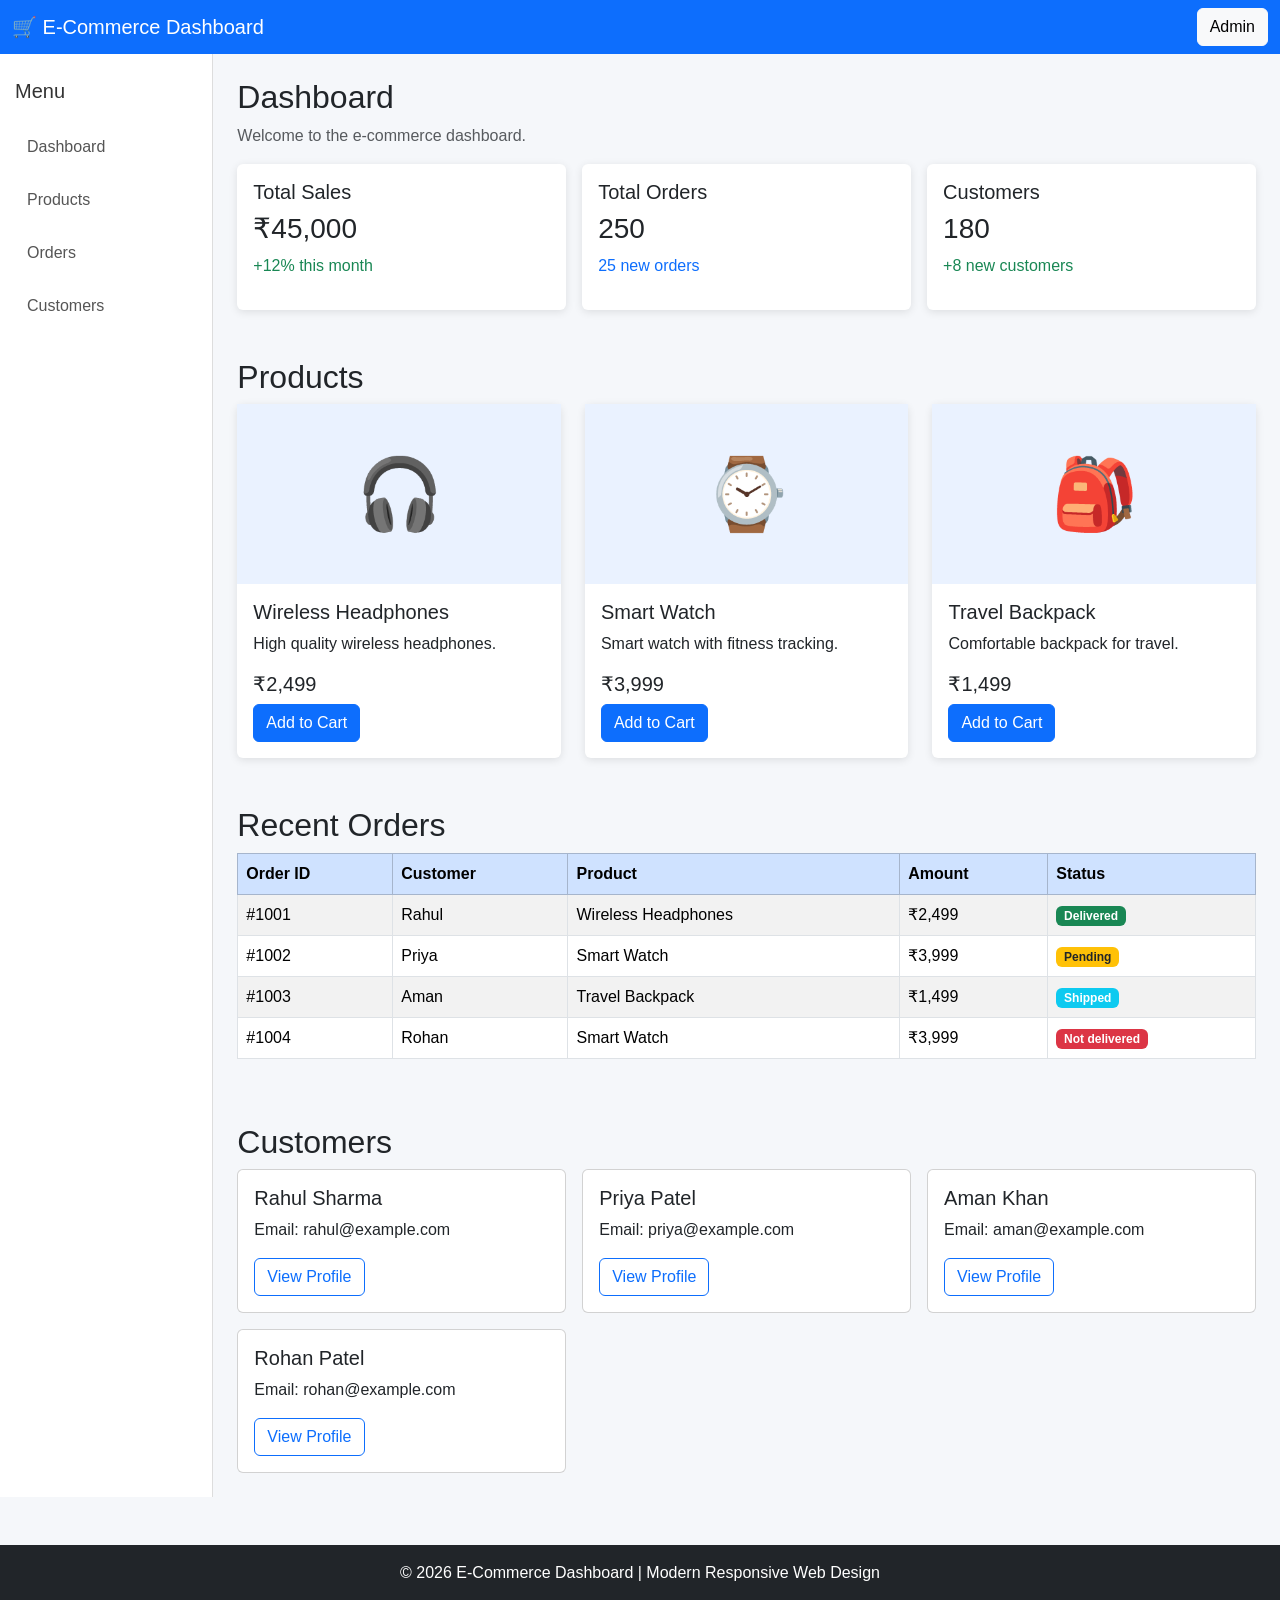
==== WEB/exp1/index.html @ 342d53ec "Add files via upload" ====
<!DOCTYPE html>
<html lang="en">

<!-- 1. Modern Responsive Web Design – CO1 -->

<!-- Create a responsive e-commerce dashboard using HTML5, CSS3, Bootstrap 5, and CSS Grid/Flexbox. Perform accessibility testing and responsive validation using browser developer tools. -->

<head>
    <meta charset="UTF-8">
    <meta name="viewport" content="width=device-width, initial-scale=1.0">

    <title>E-Commerce Dashboard</title>

    <!-- Bootstrap 5 -->
    <link href="https://cdn.jsdelivr.net/npm/bootstrap@5.3.3/dist/css/bootstrap.min.css" rel="stylesheet">

    <!-- Custom CSS -->
    <link rel="stylesheet" href="style.css">
</head>

<body>

    <!-- Navbar -->
    <nav class="navbar navbar-dark bg-primary">
        <div class="container-fluid">
            <span class="navbar-brand mb-0 h1">
                🛒 E-Commerce Dashboard
            </span>

            <button class="btn btn-light" onclick="showMessage()">
                Admin
            </button>
        </div>
    </nav>


    <div class="container-fluid">
        <div class="row">

            <!-- Sidebar -->
            <div class="col-md-3 col-lg-2 sidebar">

                <h5>Menu</h5>

                <a href="#dashboard">Dashboard</a>
                <a href="#products">Products</a>
                <a href="#orders">Orders</a>
                <a href="#customers">Customers</a>

            </div>


            <!-- Main Content -->
            <main class="col-md-9 col-lg-10 p-4">

                <!-- Dashboard -->
                <section id="dashboard">

                    <h2>Dashboard</h2>
                    <p class="text-muted">
                        Welcome to the e-commerce dashboard.
                    </p>


                    <!-- Summary Cards -->
                    <div class="row g-3">

                        <div class="col-md-4">
                            <div class="card dashboard-card ">
                                <div class="card-body">
                                    <h5>Total Sales</h5>
                                    <h3>₹45,000</h3>
                                    <p class="text-success">
                                        +12% this month
                                    </p>
                                </div>
                            </div>
                        </div>


                        <div class="col-md-4">
                            <div class="card dashboard-card">
                                <div class="card-body">
                                    <h5>Total Orders</h5>
                                    <h3>250</h3>
                                    <p class="text-primary">
                                        25 new orders
                                    </p>
                                </div>
                            </div>
                        </div>


                        <div class="col-md-4">
                            <div class="card dashboard-card">
                                <div class="card-body">
                                    <h5>Customers</h5>
                                    <h3>180</h3>
                                    <p class="text-success">
                                        +8 new customers
                                    </p>
                                </div>
                            </div>
                        </div>

                    </div>

                </section>


                <!-- Products -->
                <section id="products" class="mt-5">

                    <h2>Products</h2>

                    <div class="row g-4">

                        <!-- Product 1 -->
                        <div class="col-sm-6 col-lg-4">

                            <div class="card product-card">

                                <div class="product-image">
                                    🎧
                                </div>

                                <div class="card-body">

                                    <h5 class="card-title">
                                        Wireless Headphones
                                    </h5>

                                    <p class="card-text">
                                        High quality wireless headphones.
                                    </p>

                                    <h5>₹2,499</h5>

                                    <button class="btn btn-primary" onclick="addToCart('Wireless Headphones')">
                                        Add to Cart
                                    </button>

                                </div>

                            </div>

                        </div>


                        <!-- Product 2 -->
                        <div class="col-sm-6 col-lg-4">

                            <div class="card product-card">
                                <div class="product-image">
                                    ⌚
                                </div>
                                <div class="card-body">

                                    <h5 class="card-title">
                                        Smart Watch
                                    </h5>

                                    <p class="card-text">
                                        Smart watch with fitness tracking.
                                    </p>

                                    <h5>₹3,999</h5>

                                    <button class="btn btn-primary" onclick="addToCart('Smart Watch')">
                                        Add to Cart
                                    </button>

                                </div>

                            </div>

                        </div>


                        <!-- Product 3 -->
                        <div class="col-sm-6 col-lg-4">
                            <div class="card product-card">
                                <div class="product-image">
                                    🎒
                                </div>
                                <div class="card-body">
                                    <h5 class="card-title">
                                        Travel Backpack
                                    </h5>
                                    <p class="card-text">
                                        Comfortable backpack for travel.
                                    </p>
                                    <h5>₹1,499</h5>
                                    <button class="btn btn-primary" onclick="addToCart('Travel Backpack')">
                                        Add to Cart
                                    </button>
                                </div>
                            </div>
                        </div>
                    </div>

                </section>


                <!-- Orders -->
                <section id="orders" class="mt-5">

                    <h2>Recent Orders</h2>

                    <div class="table-responsive">

                        <table class="table table-bordered table-striped">

                            <thead class="table-primary">

                                <tr>
                                    <th>Order ID</th>
                                    <th>Customer</th>
                                    <th>Product</th>
                                    <th>Amount</th>
                                    <th>Status</th>
                                </tr>

                            </thead>

                            <tbody>

                                <tr>
                                    <td>#1001</td>
                                    <td>Rahul</td>
                                    <td>Wireless Headphones</td>
                                    <td>₹2,499</td>
                                    <td>
                                        <span class="badge bg-success">
                                            Delivered
                                        </span>
                                    </td>
                                </tr>

                                <tr>
                                    <td>#1002</td>
                                    <td>Priya</td>
                                    <td>Smart Watch</td>
                                    <td>₹3,999</td>
                                    <td>
                                        <span class="badge bg-warning text-dark">
                                            Pending
                                        </span>
                                    </td>
                                </tr>

                                <tr>
                                    <td>#1003</td>
                                    <td>Aman</td>
                                    <td>Travel Backpack</td>
                                    <td>₹1,499</td>
                                    <td>
                                        <span class="badge bg-info">
                                            Shipped
                                        </span>
                                    </td>
                                </tr>

                                <tr>
                                    <td>#1004</td>
                                    <td>Rohan</td>
                                    <td>Smart Watch</td>
                                    <td>₹3,999</td>
                                    <td>
                                        <span class=" badge bg-danger">Not delivered</span>
                                    </td>
                                </tr>

                            </tbody>

                        </table>

                    </div>

                </section>


                <!-- Customers -->
                <section id="customers" class="mt-5">

                    <h2>Customers</h2>

                    <div class="row g-3">

                        <div class="col-md-4">
                            <div class="card">
                                <div class="card-body">
                                    <h5>Rahul Sharma</h5>
                                    <p>Email: rahul@example.com</p>
                                    <button class="btn btn-outline-primary">
                                        View Profile
                                    </button>
                                </div>
                            </div>
                        </div>

                        <div class="col-md-4">
                            <div class="card">
                                <div class="card-body">
                                    <h5>Priya Patel</h5>
                                    <p>Email: priya@example.com</p>
                                    <button class="btn btn-outline-primary">
                                        View Profile
                                    </button>
                                </div>
                            </div>
                        </div>

                        <div class="col-md-4">
                            <div class="card">
                                <div class="card-body">
                                    <h5>Aman Khan</h5>
                                    <p>Email: aman@example.com</p>
                                    <button class="btn btn-outline-primary">
                                        View Profile
                                    </button>
                                </div>
                            </div>
                        </div>

                        <div class="col-md-4">
                            <div class="card">
                                <div class="card-body">
                                    <h5>Rohan Patel</h5>
                                    <p>Email: rohan@example.com</p>
                                    <button class="btn btn-outline-primary">
                                        View Profile
                                    </button>

                                </div>

                            </div>

                        </div>

                    </div>

                </section>

            </main>

        </div>
    </div>


    <!-- Footer -->
    <footer class="bg-dark text-white text-center p-3 mt-5">

        <p class="mb-0">
            © 2026 E-Commerce Dashboard | Modern Responsive Web Design
        </p>

    </footer>


    <!-- JavaScript -->
    <script src="script.js"></script>

</body>

</html>
---- WEB/exp1/style.css ----
/* General */
body {
    background-color: #f5f7fa;
    font-family: Arial, sans-serif;
}


/* Sidebar */
.sidebar {
    min-height: 100vh;
    background-color: #ffffff;
    padding: 25px 15px;
    border-right: 1px solid #ddd;
}

.sidebar h5 {
    margin-bottom: 20px;
    color: #333;
}

.sidebar a {
    display: block;
    text-decoration: none;
    color: #555;
    padding: 12px;
    margin-bottom: 5px;
    border-radius: 5px;
}

.sidebar a:hover {
    background-color: #0d6efd;
    color: white;
}


/* Dashboard Cards */
.dashboard-card {
    border: none;
    box-shadow: 0 2px 8px rgba(0, 0, 0, 0.1);
}

.dashboard-card:hover {
    box-shadow: 10px 10px 18px rgba(0, 0, 0, 0.1);
}


/* Product Cards */
.product-card {
    height: 100%;
    border: none;
    box-shadow: 0 2px 8px rgba(0, 0, 0, 0.1);
}

.product-image {
    height: 180px;
    display: flex;
    align-items: center;
    justify-content: center;

    font-size: 70px;

    background-color: #eaf2ff;
}


/* Sections */
section {
    scroll-margin-top: 80px;
}


/* Table */
table {
    background-color: white;
}


/* Mobile */
@media (max-width: 767px) {

    .sidebar {
        min-height: auto;
        border-right: none;
        border-bottom: 1px solid #ddd;
    }

    .sidebar a {
        display: inline-block;
        margin-right: 5px;
    }

    main {
        padding: 20px !important;
    }

}
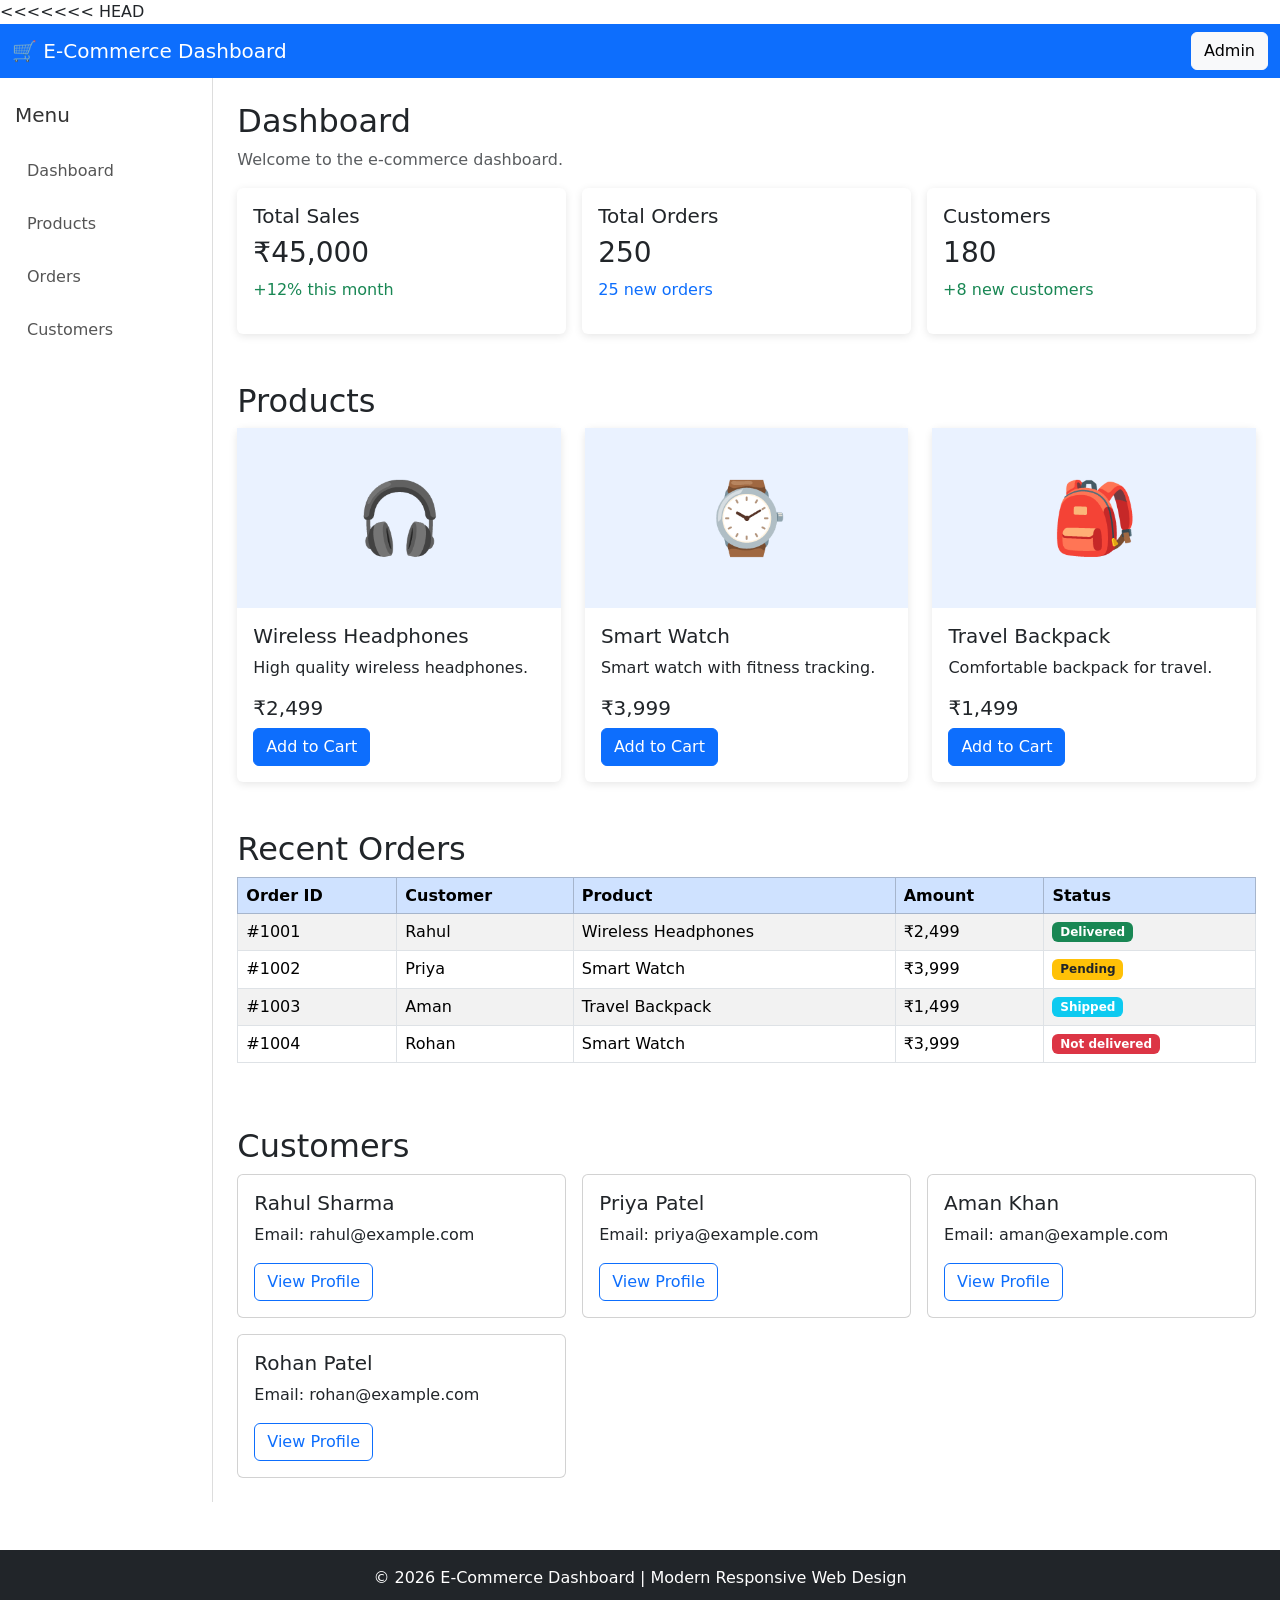
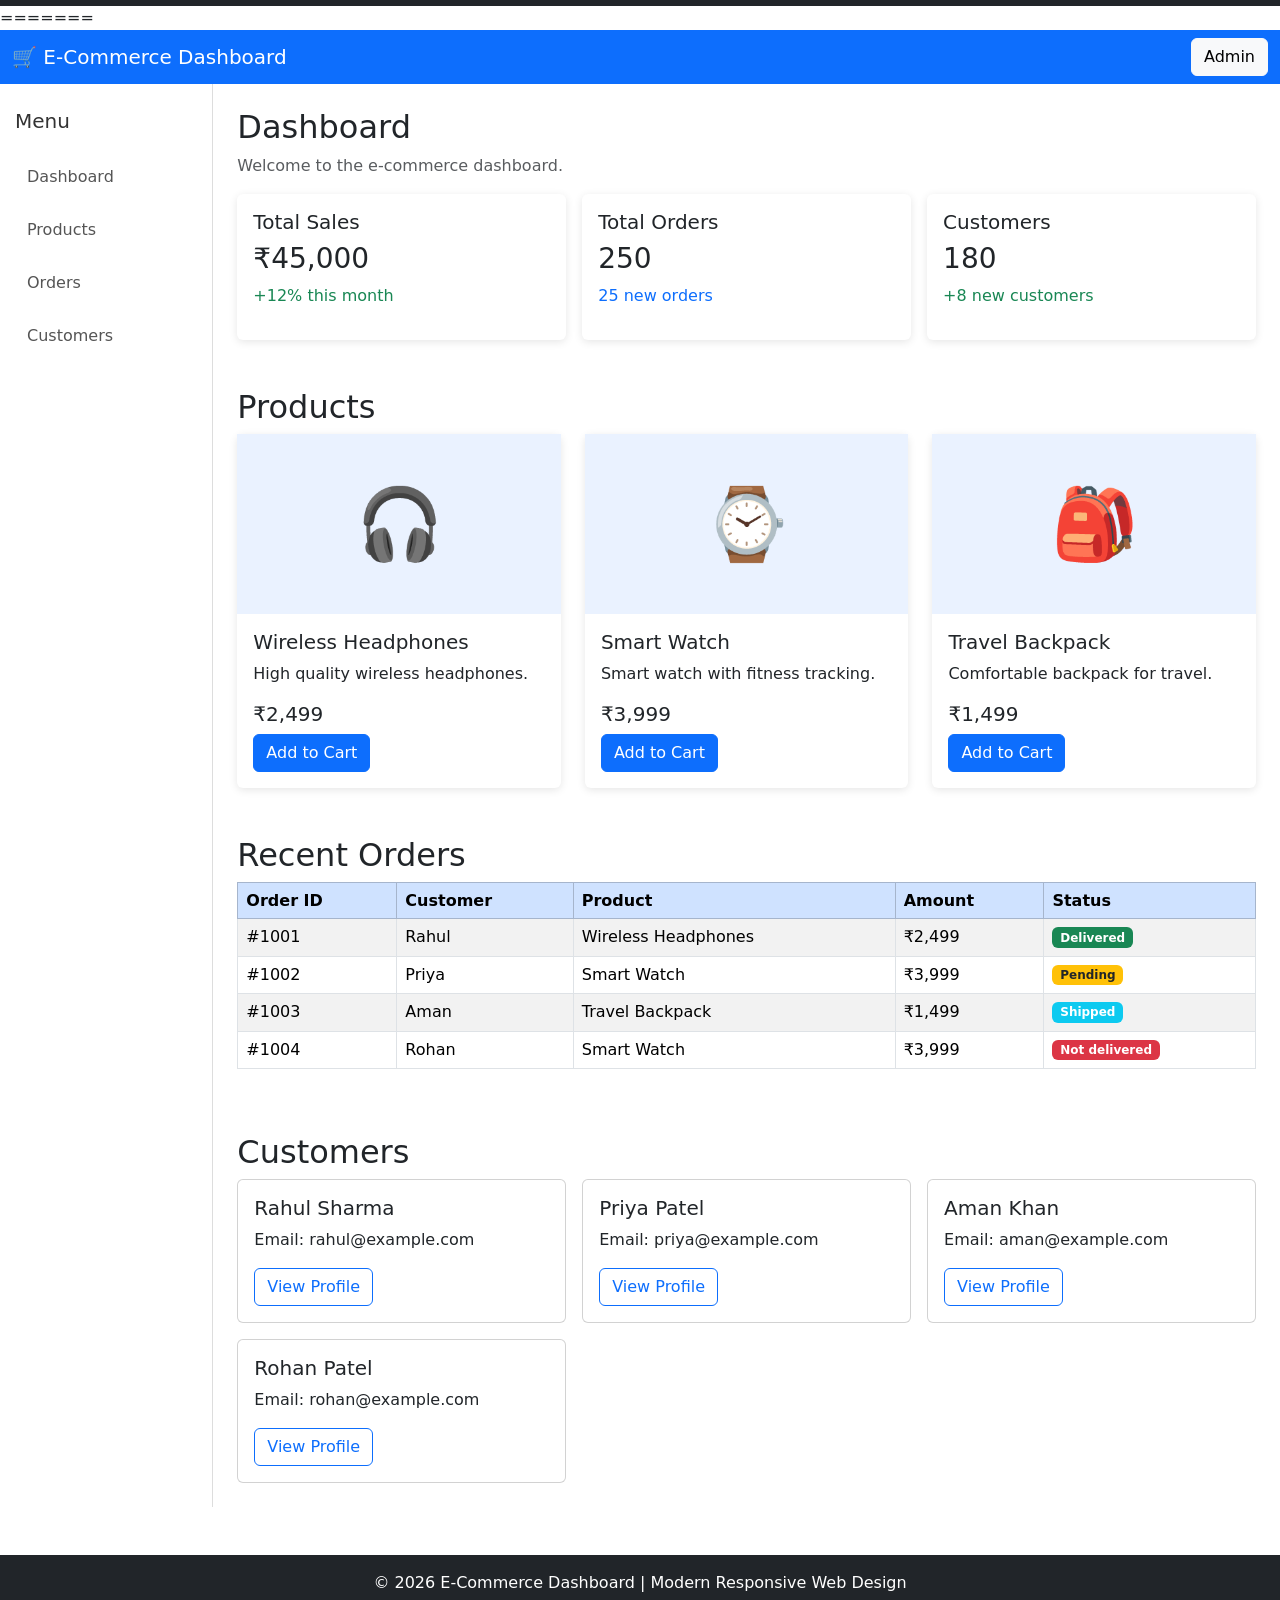
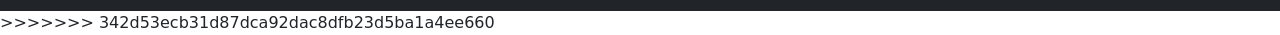
==== commit b062eed2: "Merge remote main with local" ====
--- a/WEB/exp1/index.html
+++ b/WEB/exp1/index.html
@@ -1,366 +1,734 @@
-<!DOCTYPE html>
-<html lang="en">
-
-<!-- 1. Modern Responsive Web Design – CO1 -->
-
-<!-- Create a responsive e-commerce dashboard using HTML5, CSS3, Bootstrap 5, and CSS Grid/Flexbox. Perform accessibility testing and responsive validation using browser developer tools. -->
-
-<head>
-    <meta charset="UTF-8">
-    <meta name="viewport" content="width=device-width, initial-scale=1.0">
-
-    <title>E-Commerce Dashboard</title>
-
-    <!-- Bootstrap 5 -->
-    <link href="https://cdn.jsdelivr.net/npm/bootstrap@5.3.3/dist/css/bootstrap.min.css" rel="stylesheet">
-
-    <!-- Custom CSS -->
-    <link rel="stylesheet" href="style.css">
-</head>
-
-<body>
-
-    <!-- Navbar -->
-    <nav class="navbar navbar-dark bg-primary">
-        <div class="container-fluid">
-            <span class="navbar-brand mb-0 h1">
-                🛒 E-Commerce Dashboard
-            </span>
-
-            <button class="btn btn-light" onclick="showMessage()">
-                Admin
-            </button>
-        </div>
-    </nav>
-
-
-    <div class="container-fluid">
-        <div class="row">
-
-            <!-- Sidebar -->
-            <div class="col-md-3 col-lg-2 sidebar">
-
-                <h5>Menu</h5>
-
-                <a href="#dashboard">Dashboard</a>
-                <a href="#products">Products</a>
-                <a href="#orders">Orders</a>
-                <a href="#customers">Customers</a>
-
-            </div>
-
-
-            <!-- Main Content -->
-            <main class="col-md-9 col-lg-10 p-4">
-
-                <!-- Dashboard -->
-                <section id="dashboard">
-
-                    <h2>Dashboard</h2>
-                    <p class="text-muted">
-                        Welcome to the e-commerce dashboard.
-                    </p>
-
-
-                    <!-- Summary Cards -->
-                    <div class="row g-3">
-
-                        <div class="col-md-4">
-                            <div class="card dashboard-card ">
-                                <div class="card-body">
-                                    <h5>Total Sales</h5>
-                                    <h3>₹45,000</h3>
-                                    <p class="text-success">
-                                        +12% this month
-                                    </p>
-                                </div>
-                            </div>
-                        </div>
-
-
-                        <div class="col-md-4">
-                            <div class="card dashboard-card">
-                                <div class="card-body">
-                                    <h5>Total Orders</h5>
-                                    <h3>250</h3>
-                                    <p class="text-primary">
-                                        25 new orders
-                                    </p>
-                                </div>
-                            </div>
-                        </div>
-
-
-                        <div class="col-md-4">
-                            <div class="card dashboard-card">
-                                <div class="card-body">
-                                    <h5>Customers</h5>
-                                    <h3>180</h3>
-                                    <p class="text-success">
-                                        +8 new customers
-                                    </p>
-                                </div>
-                            </div>
-                        </div>
-
-                    </div>
-
-                </section>
-
-
-                <!-- Products -->
-                <section id="products" class="mt-5">
-
-                    <h2>Products</h2>
-
-                    <div class="row g-4">
-
-                        <!-- Product 1 -->
-                        <div class="col-sm-6 col-lg-4">
-
-                            <div class="card product-card">
-
-                                <div class="product-image">
-                                    🎧
-                                </div>
-
-                                <div class="card-body">
-
-                                    <h5 class="card-title">
-                                        Wireless Headphones
-                                    </h5>
-
-                                    <p class="card-text">
-                                        High quality wireless headphones.
-                                    </p>
-
-                                    <h5>₹2,499</h5>
-
-                                    <button class="btn btn-primary" onclick="addToCart('Wireless Headphones')">
-                                        Add to Cart
-                                    </button>
-
-                                </div>
-
-                            </div>
-
-                        </div>
-
-
-                        <!-- Product 2 -->
-                        <div class="col-sm-6 col-lg-4">
-
-                            <div class="card product-card">
-                                <div class="product-image">
-                                    ⌚
-                                </div>
-                                <div class="card-body">
-
-                                    <h5 class="card-title">
-                                        Smart Watch
-                                    </h5>
-
-                                    <p class="card-text">
-                                        Smart watch with fitness tracking.
-                                    </p>
-
-                                    <h5>₹3,999</h5>
-
-                                    <button class="btn btn-primary" onclick="addToCart('Smart Watch')">
-                                        Add to Cart
-                                    </button>
-
-                                </div>
-
-                            </div>
-
-                        </div>
-
-
-                        <!-- Product 3 -->
-                        <div class="col-sm-6 col-lg-4">
-                            <div class="card product-card">
-                                <div class="product-image">
-                                    🎒
-                                </div>
-                                <div class="card-body">
-                                    <h5 class="card-title">
-                                        Travel Backpack
-                                    </h5>
-                                    <p class="card-text">
-                                        Comfortable backpack for travel.
-                                    </p>
-                                    <h5>₹1,499</h5>
-                                    <button class="btn btn-primary" onclick="addToCart('Travel Backpack')">
-                                        Add to Cart
-                                    </button>
-                                </div>
-                            </div>
-                        </div>
-                    </div>
-
-                </section>
-
-
-                <!-- Orders -->
-                <section id="orders" class="mt-5">
-
-                    <h2>Recent Orders</h2>
-
-                    <div class="table-responsive">
-
-                        <table class="table table-bordered table-striped">
-
-                            <thead class="table-primary">
-
-                                <tr>
-                                    <th>Order ID</th>
-                                    <th>Customer</th>
-                                    <th>Product</th>
-                                    <th>Amount</th>
-                                    <th>Status</th>
-                                </tr>
-
-                            </thead>
-
-                            <tbody>
-
-                                <tr>
-                                    <td>#1001</td>
-                                    <td>Rahul</td>
-                                    <td>Wireless Headphones</td>
-                                    <td>₹2,499</td>
-                                    <td>
-                                        <span class="badge bg-success">
-                                            Delivered
-                                        </span>
-                                    </td>
-                                </tr>
-
-                                <tr>
-                                    <td>#1002</td>
-                                    <td>Priya</td>
-                                    <td>Smart Watch</td>
-                                    <td>₹3,999</td>
-                                    <td>
-                                        <span class="badge bg-warning text-dark">
-                                            Pending
-                                        </span>
-                                    </td>
-                                </tr>
-
-                                <tr>
-                                    <td>#1003</td>
-                                    <td>Aman</td>
-                                    <td>Travel Backpack</td>
-                                    <td>₹1,499</td>
-                                    <td>
-                                        <span class="badge bg-info">
-                                            Shipped
-                                        </span>
-                                    </td>
-                                </tr>
-
-                                <tr>
-                                    <td>#1004</td>
-                                    <td>Rohan</td>
-                                    <td>Smart Watch</td>
-                                    <td>₹3,999</td>
-                                    <td>
-                                        <span class=" badge bg-danger">Not delivered</span>
-                                    </td>
-                                </tr>
-
-                            </tbody>
-
-                        </table>
-
-                    </div>
-
-                </section>
-
-
-                <!-- Customers -->
-                <section id="customers" class="mt-5">
-
-                    <h2>Customers</h2>
-
-                    <div class="row g-3">
-
-                        <div class="col-md-4">
-                            <div class="card">
-                                <div class="card-body">
-                                    <h5>Rahul Sharma</h5>
-                                    <p>Email: rahul@example.com</p>
-                                    <button class="btn btn-outline-primary">
-                                        View Profile
-                                    </button>
-                                </div>
-                            </div>
-                        </div>
-
-                        <div class="col-md-4">
-                            <div class="card">
-                                <div class="card-body">
-                                    <h5>Priya Patel</h5>
-                                    <p>Email: priya@example.com</p>
-                                    <button class="btn btn-outline-primary">
-                                        View Profile
-                                    </button>
-                                </div>
-                            </div>
-                        </div>
-
-                        <div class="col-md-4">
-                            <div class="card">
-                                <div class="card-body">
-                                    <h5>Aman Khan</h5>
-                                    <p>Email: aman@example.com</p>
-                                    <button class="btn btn-outline-primary">
-                                        View Profile
-                                    </button>
-                                </div>
-                            </div>
-                        </div>
-
-                        <div class="col-md-4">
-                            <div class="card">
-                                <div class="card-body">
-                                    <h5>Rohan Patel</h5>
-                                    <p>Email: rohan@example.com</p>
-                                    <button class="btn btn-outline-primary">
-                                        View Profile
-                                    </button>
-
-                                </div>
-
-                            </div>
-
-                        </div>
-
-                    </div>
-
-                </section>
-
-            </main>
-
-        </div>
-    </div>
-
-
-    <!-- Footer -->
-    <footer class="bg-dark text-white text-center p-3 mt-5">
-
-        <p class="mb-0">
-            © 2026 E-Commerce Dashboard | Modern Responsive Web Design
-        </p>
-
-    </footer>
-
-
-    <!-- JavaScript -->
-    <script src="script.js"></script>
-
-</body>
-
+<<<<<<< HEAD
+<!DOCTYPE html>
+<html lang="en">
+
+<!-- 1. Modern Responsive Web Design – CO1 -->
+
+<!-- Create a responsive e-commerce dashboard using HTML5, CSS3, Bootstrap 5, and CSS Grid/Flexbox. Perform accessibility testing and responsive validation using browser developer tools. -->
+
+<head>
+    <meta charset="UTF-8">
+    <meta name="viewport" content="width=device-width, initial-scale=1.0">
+
+    <title>E-Commerce Dashboard</title>
+
+    <!-- Bootstrap 5 -->
+    <link href="https://cdn.jsdelivr.net/npm/bootstrap@5.3.3/dist/css/bootstrap.min.css" rel="stylesheet">
+
+    <!-- Custom CSS -->
+    <link rel="stylesheet" href="style.css">
+</head>
+
+<body>
+
+    <!-- Navbar -->
+    <nav class="navbar navbar-dark bg-primary">
+        <div class="container-fluid">
+            <span class="navbar-brand mb-0 h1">
+                🛒 E-Commerce Dashboard
+            </span>
+
+            <button class="btn btn-light" onclick="showMessage()">
+                Admin
+            </button>
+        </div>
+    </nav>
+
+
+    <div class="container-fluid">
+        <div class="row">
+
+            <!-- Sidebar -->
+            <div class="col-md-3 col-lg-2 sidebar">
+
+                <h5>Menu</h5>
+
+                <a href="#dashboard">Dashboard</a>
+                <a href="#products">Products</a>
+                <a href="#orders">Orders</a>
+                <a href="#customers">Customers</a>
+
+            </div>
+
+
+            <!-- Main Content -->
+            <main class="col-md-9 col-lg-10 p-4">
+
+                <!-- Dashboard -->
+                <section id="dashboard">
+
+                    <h2>Dashboard</h2>
+                    <p class="text-muted">
+                        Welcome to the e-commerce dashboard.
+                    </p>
+
+
+                    <!-- Summary Cards -->
+                    <div class="row g-3">
+
+                        <div class="col-md-4">
+                            <div class="card dashboard-card ">
+                                <div class="card-body">
+                                    <h5>Total Sales</h5>
+                                    <h3>₹45,000</h3>
+                                    <p class="text-success">
+                                        +12% this month
+                                    </p>
+                                </div>
+                            </div>
+                        </div>
+
+
+                        <div class="col-md-4">
+                            <div class="card dashboard-card">
+                                <div class="card-body">
+                                    <h5>Total Orders</h5>
+                                    <h3>250</h3>
+                                    <p class="text-primary">
+                                        25 new orders
+                                    </p>
+                                </div>
+                            </div>
+                        </div>
+
+
+                        <div class="col-md-4">
+                            <div class="card dashboard-card">
+                                <div class="card-body">
+                                    <h5>Customers</h5>
+                                    <h3>180</h3>
+                                    <p class="text-success">
+                                        +8 new customers
+                                    </p>
+                                </div>
+                            </div>
+                        </div>
+
+                    </div>
+
+                </section>
+
+
+                <!-- Products -->
+                <section id="products" class="mt-5">
+
+                    <h2>Products</h2>
+
+                    <div class="row g-4">
+
+                        <!-- Product 1 -->
+                        <div class="col-sm-6 col-lg-4">
+
+                            <div class="card product-card">
+
+                                <div class="product-image">
+                                    🎧
+                                </div>
+
+                                <div class="card-body">
+
+                                    <h5 class="card-title">
+                                        Wireless Headphones
+                                    </h5>
+
+                                    <p class="card-text">
+                                        High quality wireless headphones.
+                                    </p>
+
+                                    <h5>₹2,499</h5>
+
+                                    <button class="btn btn-primary" onclick="addToCart('Wireless Headphones')">
+                                        Add to Cart
+                                    </button>
+
+                                </div>
+
+                            </div>
+
+                        </div>
+
+
+                        <!-- Product 2 -->
+                        <div class="col-sm-6 col-lg-4">
+
+                            <div class="card product-card">
+                                <div class="product-image">
+                                    ⌚
+                                </div>
+                                <div class="card-body">
+
+                                    <h5 class="card-title">
+                                        Smart Watch
+                                    </h5>
+
+                                    <p class="card-text">
+                                        Smart watch with fitness tracking.
+                                    </p>
+
+                                    <h5>₹3,999</h5>
+
+                                    <button class="btn btn-primary" onclick="addToCart('Smart Watch')">
+                                        Add to Cart
+                                    </button>
+
+                                </div>
+
+                            </div>
+
+                        </div>
+
+
+                        <!-- Product 3 -->
+                        <div class="col-sm-6 col-lg-4">
+                            <div class="card product-card">
+                                <div class="product-image">
+                                    🎒
+                                </div>
+                                <div class="card-body">
+                                    <h5 class="card-title">
+                                        Travel Backpack
+                                    </h5>
+                                    <p class="card-text">
+                                        Comfortable backpack for travel.
+                                    </p>
+                                    <h5>₹1,499</h5>
+                                    <button class="btn btn-primary" onclick="addToCart('Travel Backpack')">
+                                        Add to Cart
+                                    </button>
+                                </div>
+                            </div>
+                        </div>
+                    </div>
+
+                </section>
+
+
+                <!-- Orders -->
+                <section id="orders" class="mt-5">
+
+                    <h2>Recent Orders</h2>
+
+                    <div class="table-responsive">
+
+                        <table class="table table-bordered table-striped">
+
+                            <thead class="table-primary">
+
+                                <tr>
+                                    <th>Order ID</th>
+                                    <th>Customer</th>
+                                    <th>Product</th>
+                                    <th>Amount</th>
+                                    <th>Status</th>
+                                </tr>
+
+                            </thead>
+
+                            <tbody>
+
+                                <tr>
+                                    <td>#1001</td>
+                                    <td>Rahul</td>
+                                    <td>Wireless Headphones</td>
+                                    <td>₹2,499</td>
+                                    <td>
+                                        <span class="badge bg-success">
+                                            Delivered
+                                        </span>
+                                    </td>
+                                </tr>
+
+                                <tr>
+                                    <td>#1002</td>
+                                    <td>Priya</td>
+                                    <td>Smart Watch</td>
+                                    <td>₹3,999</td>
+                                    <td>
+                                        <span class="badge bg-warning text-dark">
+                                            Pending
+                                        </span>
+                                    </td>
+                                </tr>
+
+                                <tr>
+                                    <td>#1003</td>
+                                    <td>Aman</td>
+                                    <td>Travel Backpack</td>
+                                    <td>₹1,499</td>
+                                    <td>
+                                        <span class="badge bg-info">
+                                            Shipped
+                                        </span>
+                                    </td>
+                                </tr>
+
+                                <tr>
+                                    <td>#1004</td>
+                                    <td>Rohan</td>
+                                    <td>Smart Watch</td>
+                                    <td>₹3,999</td>
+                                    <td>
+                                        <span class=" badge bg-danger">Not delivered</span>
+                                    </td>
+                                </tr>
+
+                            </tbody>
+
+                        </table>
+
+                    </div>
+
+                </section>
+
+
+                <!-- Customers -->
+                <section id="customers" class="mt-5">
+
+                    <h2>Customers</h2>
+
+                    <div class="row g-3">
+
+                        <div class="col-md-4">
+                            <div class="card">
+                                <div class="card-body">
+                                    <h5>Rahul Sharma</h5>
+                                    <p>Email: rahul@example.com</p>
+                                    <button class="btn btn-outline-primary">
+                                        View Profile
+                                    </button>
+                                </div>
+                            </div>
+                        </div>
+
+                        <div class="col-md-4">
+                            <div class="card">
+                                <div class="card-body">
+                                    <h5>Priya Patel</h5>
+                                    <p>Email: priya@example.com</p>
+                                    <button class="btn btn-outline-primary">
+                                        View Profile
+                                    </button>
+                                </div>
+                            </div>
+                        </div>
+
+                        <div class="col-md-4">
+                            <div class="card">
+                                <div class="card-body">
+                                    <h5>Aman Khan</h5>
+                                    <p>Email: aman@example.com</p>
+                                    <button class="btn btn-outline-primary">
+                                        View Profile
+                                    </button>
+                                </div>
+                            </div>
+                        </div>
+
+                        <div class="col-md-4">
+                            <div class="card">
+                                <div class="card-body">
+                                    <h5>Rohan Patel</h5>
+                                    <p>Email: rohan@example.com</p>
+                                    <button class="btn btn-outline-primary">
+                                        View Profile
+                                    </button>
+
+                                </div>
+
+                            </div>
+
+                        </div>
+
+                    </div>
+
+                </section>
+
+            </main>
+
+        </div>
+    </div>
+
+
+    <!-- Footer -->
+    <footer class="bg-dark text-white text-center p-3 mt-5">
+
+        <p class="mb-0">
+            © 2026 E-Commerce Dashboard | Modern Responsive Web Design
+        </p>
+
+    </footer>
+
+
+    <!-- JavaScript -->
+    <script src="script.js"></script>
+
+</body>
+
+=======
+<!DOCTYPE html>
+<html lang="en">
+
+<!-- 1. Modern Responsive Web Design – CO1 -->
+
+<!-- Create a responsive e-commerce dashboard using HTML5, CSS3, Bootstrap 5, and CSS Grid/Flexbox. Perform accessibility testing and responsive validation using browser developer tools. -->
+
+<head>
+    <meta charset="UTF-8">
+    <meta name="viewport" content="width=device-width, initial-scale=1.0">
+
+    <title>E-Commerce Dashboard</title>
+
+    <!-- Bootstrap 5 -->
+    <link href="https://cdn.jsdelivr.net/npm/bootstrap@5.3.3/dist/css/bootstrap.min.css" rel="stylesheet">
+
+    <!-- Custom CSS -->
+    <link rel="stylesheet" href="style.css">
+</head>
+
+<body>
+
+    <!-- Navbar -->
+    <nav class="navbar navbar-dark bg-primary">
+        <div class="container-fluid">
+            <span class="navbar-brand mb-0 h1">
+                🛒 E-Commerce Dashboard
+            </span>
+
+            <button class="btn btn-light" onclick="showMessage()">
+                Admin
+            </button>
+        </div>
+    </nav>
+
+
+    <div class="container-fluid">
+        <div class="row">
+
+            <!-- Sidebar -->
+            <div class="col-md-3 col-lg-2 sidebar">
+
+                <h5>Menu</h5>
+
+                <a href="#dashboard">Dashboard</a>
+                <a href="#products">Products</a>
+                <a href="#orders">Orders</a>
+                <a href="#customers">Customers</a>
+
+            </div>
+
+
+            <!-- Main Content -->
+            <main class="col-md-9 col-lg-10 p-4">
+
+                <!-- Dashboard -->
+                <section id="dashboard">
+
+                    <h2>Dashboard</h2>
+                    <p class="text-muted">
+                        Welcome to the e-commerce dashboard.
+                    </p>
+
+
+                    <!-- Summary Cards -->
+                    <div class="row g-3">
+
+                        <div class="col-md-4">
+                            <div class="card dashboard-card ">
+                                <div class="card-body">
+                                    <h5>Total Sales</h5>
+                                    <h3>₹45,000</h3>
+                                    <p class="text-success">
+                                        +12% this month
+                                    </p>
+                                </div>
+                            </div>
+                        </div>
+
+
+                        <div class="col-md-4">
+                            <div class="card dashboard-card">
+                                <div class="card-body">
+                                    <h5>Total Orders</h5>
+                                    <h3>250</h3>
+                                    <p class="text-primary">
+                                        25 new orders
+                                    </p>
+                                </div>
+                            </div>
+                        </div>
+
+
+                        <div class="col-md-4">
+                            <div class="card dashboard-card">
+                                <div class="card-body">
+                                    <h5>Customers</h5>
+                                    <h3>180</h3>
+                                    <p class="text-success">
+                                        +8 new customers
+                                    </p>
+                                </div>
+                            </div>
+                        </div>
+
+                    </div>
+
+                </section>
+
+
+                <!-- Products -->
+                <section id="products" class="mt-5">
+
+                    <h2>Products</h2>
+
+                    <div class="row g-4">
+
+                        <!-- Product 1 -->
+                        <div class="col-sm-6 col-lg-4">
+
+                            <div class="card product-card">
+
+                                <div class="product-image">
+                                    🎧
+                                </div>
+
+                                <div class="card-body">
+
+                                    <h5 class="card-title">
+                                        Wireless Headphones
+                                    </h5>
+
+                                    <p class="card-text">
+                                        High quality wireless headphones.
+                                    </p>
+
+                                    <h5>₹2,499</h5>
+
+                                    <button class="btn btn-primary" onclick="addToCart('Wireless Headphones')">
+                                        Add to Cart
+                                    </button>
+
+                                </div>
+
+                            </div>
+
+                        </div>
+
+
+                        <!-- Product 2 -->
+                        <div class="col-sm-6 col-lg-4">
+
+                            <div class="card product-card">
+                                <div class="product-image">
+                                    ⌚
+                                </div>
+                                <div class="card-body">
+
+                                    <h5 class="card-title">
+                                        Smart Watch
+                                    </h5>
+
+                                    <p class="card-text">
+                                        Smart watch with fitness tracking.
+                                    </p>
+
+                                    <h5>₹3,999</h5>
+
+                                    <button class="btn btn-primary" onclick="addToCart('Smart Watch')">
+                                        Add to Cart
+                                    </button>
+
+                                </div>
+
+                            </div>
+
+                        </div>
+
+
+                        <!-- Product 3 -->
+                        <div class="col-sm-6 col-lg-4">
+                            <div class="card product-card">
+                                <div class="product-image">
+                                    🎒
+                                </div>
+                                <div class="card-body">
+                                    <h5 class="card-title">
+                                        Travel Backpack
+                                    </h5>
+                                    <p class="card-text">
+                                        Comfortable backpack for travel.
+                                    </p>
+                                    <h5>₹1,499</h5>
+                                    <button class="btn btn-primary" onclick="addToCart('Travel Backpack')">
+                                        Add to Cart
+                                    </button>
+                                </div>
+                            </div>
+                        </div>
+                    </div>
+
+                </section>
+
+
+                <!-- Orders -->
+                <section id="orders" class="mt-5">
+
+                    <h2>Recent Orders</h2>
+
+                    <div class="table-responsive">
+
+                        <table class="table table-bordered table-striped">
+
+                            <thead class="table-primary">
+
+                                <tr>
+                                    <th>Order ID</th>
+                                    <th>Customer</th>
+                                    <th>Product</th>
+                                    <th>Amount</th>
+                                    <th>Status</th>
+                                </tr>
+
+                            </thead>
+
+                            <tbody>
+
+                                <tr>
+                                    <td>#1001</td>
+                                    <td>Rahul</td>
+                                    <td>Wireless Headphones</td>
+                                    <td>₹2,499</td>
+                                    <td>
+                                        <span class="badge bg-success">
+                                            Delivered
+                                        </span>
+                                    </td>
+                                </tr>
+
+                                <tr>
+                                    <td>#1002</td>
+                                    <td>Priya</td>
+                                    <td>Smart Watch</td>
+                                    <td>₹3,999</td>
+                                    <td>
+                                        <span class="badge bg-warning text-dark">
+                                            Pending
+                                        </span>
+                                    </td>
+                                </tr>
+
+                                <tr>
+                                    <td>#1003</td>
+                                    <td>Aman</td>
+                                    <td>Travel Backpack</td>
+                                    <td>₹1,499</td>
+                                    <td>
+                                        <span class="badge bg-info">
+                                            Shipped
+                                        </span>
+                                    </td>
+                                </tr>
+
+                                <tr>
+                                    <td>#1004</td>
+                                    <td>Rohan</td>
+                                    <td>Smart Watch</td>
+                                    <td>₹3,999</td>
+                                    <td>
+                                        <span class=" badge bg-danger">Not delivered</span>
+                                    </td>
+                                </tr>
+
+                            </tbody>
+
+                        </table>
+
+                    </div>
+
+                </section>
+
+
+                <!-- Customers -->
+                <section id="customers" class="mt-5">
+
+                    <h2>Customers</h2>
+
+                    <div class="row g-3">
+
+                        <div class="col-md-4">
+                            <div class="card">
+                                <div class="card-body">
+                                    <h5>Rahul Sharma</h5>
+                                    <p>Email: rahul@example.com</p>
+                                    <button class="btn btn-outline-primary">
+                                        View Profile
+                                    </button>
+                                </div>
+                            </div>
+                        </div>
+
+                        <div class="col-md-4">
+                            <div class="card">
+                                <div class="card-body">
+                                    <h5>Priya Patel</h5>
+                                    <p>Email: priya@example.com</p>
+                                    <button class="btn btn-outline-primary">
+                                        View Profile
+                                    </button>
+                                </div>
+                            </div>
+                        </div>
+
+                        <div class="col-md-4">
+                            <div class="card">
+                                <div class="card-body">
+                                    <h5>Aman Khan</h5>
+                                    <p>Email: aman@example.com</p>
+                                    <button class="btn btn-outline-primary">
+                                        View Profile
+                                    </button>
+                                </div>
+                            </div>
+                        </div>
+
+                        <div class="col-md-4">
+                            <div class="card">
+                                <div class="card-body">
+                                    <h5>Rohan Patel</h5>
+                                    <p>Email: rohan@example.com</p>
+                                    <button class="btn btn-outline-primary">
+                                        View Profile
+                                    </button>
+
+                                </div>
+
+                            </div>
+
+                        </div>
+
+                    </div>
+
+                </section>
+
+            </main>
+
+        </div>
+    </div>
+
+
+    <!-- Footer -->
+    <footer class="bg-dark text-white text-center p-3 mt-5">
+
+        <p class="mb-0">
+            © 2026 E-Commerce Dashboard | Modern Responsive Web Design
+        </p>
+
+    </footer>
+
+
+    <!-- JavaScript -->
+    <script src="script.js"></script>
+
+</body>
+
+>>>>>>> 342d53ecb31d87dca92dac8dfb23d5ba1a4ee660
 </html>
--- a/WEB/exp1/style.css
+++ b/WEB/exp1/style.css
@@ -1,96 +1,194 @@
-/* General */
-body {
-    background-color: #f5f7fa;
-    font-family: Arial, sans-serif;
-}
-
-
-/* Sidebar */
-.sidebar {
-    min-height: 100vh;
-    background-color: #ffffff;
-    padding: 25px 15px;
-    border-right: 1px solid #ddd;
-}
-
-.sidebar h5 {
-    margin-bottom: 20px;
-    color: #333;
-}
-
-.sidebar a {
-    display: block;
-    text-decoration: none;
-    color: #555;
-    padding: 12px;
-    margin-bottom: 5px;
-    border-radius: 5px;
-}
-
-.sidebar a:hover {
-    background-color: #0d6efd;
-    color: white;
-}
-
-
-/* Dashboard Cards */
-.dashboard-card {
-    border: none;
-    box-shadow: 0 2px 8px rgba(0, 0, 0, 0.1);
-}
-
-.dashboard-card:hover {
-    box-shadow: 10px 10px 18px rgba(0, 0, 0, 0.1);
-}
-
-
-/* Product Cards */
-.product-card {
-    height: 100%;
-    border: none;
-    box-shadow: 0 2px 8px rgba(0, 0, 0, 0.1);
-}
-
-.product-image {
-    height: 180px;
-    display: flex;
-    align-items: center;
-    justify-content: center;
-
-    font-size: 70px;
-
-    background-color: #eaf2ff;
-}
-
-
-/* Sections */
-section {
-    scroll-margin-top: 80px;
-}
-
-
-/* Table */
-table {
-    background-color: white;
-}
-
-
-/* Mobile */
-@media (max-width: 767px) {
-
-    .sidebar {
-        min-height: auto;
-        border-right: none;
-        border-bottom: 1px solid #ddd;
-    }
-
-    .sidebar a {
-        display: inline-block;
-        margin-right: 5px;
-    }
-
-    main {
-        padding: 20px !important;
-    }
-
+<<<<<<< HEAD
+/* General */
+body {
+    background-color: #f5f7fa;
+    font-family: Arial, sans-serif;
+}
+
+
+/* Sidebar */
+.sidebar {
+    min-height: 100vh;
+    background-color: #ffffff;
+    padding: 25px 15px;
+    border-right: 1px solid #ddd;
+}
+
+.sidebar h5 {
+    margin-bottom: 20px;
+    color: #333;
+}
+
+.sidebar a {
+    display: block;
+    text-decoration: none;
+    color: #555;
+    padding: 12px;
+    margin-bottom: 5px;
+    border-radius: 5px;
+}
+
+.sidebar a:hover {
+    background-color: #0d6efd;
+    color: white;
+}
+
+
+/* Dashboard Cards */
+.dashboard-card {
+    border: none;
+    box-shadow: 0 2px 8px rgba(0, 0, 0, 0.1);
+}
+
+.dashboard-card:hover {
+    box-shadow: 10px 10px 18px rgba(0, 0, 0, 0.1);
+}
+
+
+/* Product Cards */
+.product-card {
+    height: 100%;
+    border: none;
+    box-shadow: 0 2px 8px rgba(0, 0, 0, 0.1);
+}
+
+.product-image {
+    height: 180px;
+    display: flex;
+    align-items: center;
+    justify-content: center;
+
+    font-size: 70px;
+
+    background-color: #eaf2ff;
+}
+
+
+/* Sections */
+section {
+    scroll-margin-top: 80px;
+}
+
+
+/* Table */
+table {
+    background-color: white;
+}
+
+
+/* Mobile */
+@media (max-width: 767px) {
+
+    .sidebar {
+        min-height: auto;
+        border-right: none;
+        border-bottom: 1px solid #ddd;
+    }
+
+    .sidebar a {
+        display: inline-block;
+        margin-right: 5px;
+    }
+
+    main {
+        padding: 20px !important;
+    }
+
+=======
+/* General */
+body {
+    background-color: #f5f7fa;
+    font-family: Arial, sans-serif;
+}
+
+
+/* Sidebar */
+.sidebar {
+    min-height: 100vh;
+    background-color: #ffffff;
+    padding: 25px 15px;
+    border-right: 1px solid #ddd;
+}
+
+.sidebar h5 {
+    margin-bottom: 20px;
+    color: #333;
+}
+
+.sidebar a {
+    display: block;
+    text-decoration: none;
+    color: #555;
+    padding: 12px;
+    margin-bottom: 5px;
+    border-radius: 5px;
+}
+
+.sidebar a:hover {
+    background-color: #0d6efd;
+    color: white;
+}
+
+
+/* Dashboard Cards */
+.dashboard-card {
+    border: none;
+    box-shadow: 0 2px 8px rgba(0, 0, 0, 0.1);
+}
+
+.dashboard-card:hover {
+    box-shadow: 10px 10px 18px rgba(0, 0, 0, 0.1);
+}
+
+
+/* Product Cards */
+.product-card {
+    height: 100%;
+    border: none;
+    box-shadow: 0 2px 8px rgba(0, 0, 0, 0.1);
+}
+
+.product-image {
+    height: 180px;
+    display: flex;
+    align-items: center;
+    justify-content: center;
+
+    font-size: 70px;
+
+    background-color: #eaf2ff;
+}
+
+
+/* Sections */
+section {
+    scroll-margin-top: 80px;
+}
+
+
+/* Table */
+table {
+    background-color: white;
+}
+
+
+/* Mobile */
+@media (max-width: 767px) {
+
+    .sidebar {
+        min-height: auto;
+        border-right: none;
+        border-bottom: 1px solid #ddd;
+    }
+
+    .sidebar a {
+        display: inline-block;
+        margin-right: 5px;
+    }
+
+    main {
+        padding: 20px !important;
+    }
+
+>>>>>>> 342d53ecb31d87dca92dac8dfb23d5ba1a4ee660
 }
--- a/WEB/exp1/style.css
+++ b/WEB/exp1/style.css
@@ -1,96 +1,194 @@
-/* General */
-body {
-    background-color: #f5f7fa;
-    font-family: Arial, sans-serif;
-}
-
-
-/* Sidebar */
-.sidebar {
-    min-height: 100vh;
-    background-color: #ffffff;
-    padding: 25px 15px;
-    border-right: 1px solid #ddd;
-}
-
-.sidebar h5 {
-    margin-bottom: 20px;
-    color: #333;
-}
-
-.sidebar a {
-    display: block;
-    text-decoration: none;
-    color: #555;
-    padding: 12px;
-    margin-bottom: 5px;
-    border-radius: 5px;
-}
-
-.sidebar a:hover {
-    background-color: #0d6efd;
-    color: white;
-}
-
-
-/* Dashboard Cards */
-.dashboard-card {
-    border: none;
-    box-shadow: 0 2px 8px rgba(0, 0, 0, 0.1);
-}
-
-.dashboard-card:hover {
-    box-shadow: 10px 10px 18px rgba(0, 0, 0, 0.1);
-}
-
-
-/* Product Cards */
-.product-card {
-    height: 100%;
-    border: none;
-    box-shadow: 0 2px 8px rgba(0, 0, 0, 0.1);
-}
-
-.product-image {
-    height: 180px;
-    display: flex;
-    align-items: center;
-    justify-content: center;
-
-    font-size: 70px;
-
-    background-color: #eaf2ff;
-}
-
-
-/* Sections */
-section {
-    scroll-margin-top: 80px;
-}
-
-
-/* Table */
-table {
-    background-color: white;
-}
-
-
-/* Mobile */
-@media (max-width: 767px) {
-
-    .sidebar {
-        min-height: auto;
-        border-right: none;
-        border-bottom: 1px solid #ddd;
-    }
-
-    .sidebar a {
-        display: inline-block;
-        margin-right: 5px;
-    }
-
-    main {
-        padding: 20px !important;
-    }
-
+<<<<<<< HEAD
+/* General */
+body {
+    background-color: #f5f7fa;
+    font-family: Arial, sans-serif;
+}
+
+
+/* Sidebar */
+.sidebar {
+    min-height: 100vh;
+    background-color: #ffffff;
+    padding: 25px 15px;
+    border-right: 1px solid #ddd;
+}
+
+.sidebar h5 {
+    margin-bottom: 20px;
+    color: #333;
+}
+
+.sidebar a {
+    display: block;
+    text-decoration: none;
+    color: #555;
+    padding: 12px;
+    margin-bottom: 5px;
+    border-radius: 5px;
+}
+
+.sidebar a:hover {
+    background-color: #0d6efd;
+    color: white;
+}
+
+
+/* Dashboard Cards */
+.dashboard-card {
+    border: none;
+    box-shadow: 0 2px 8px rgba(0, 0, 0, 0.1);
+}
+
+.dashboard-card:hover {
+    box-shadow: 10px 10px 18px rgba(0, 0, 0, 0.1);
+}
+
+
+/* Product Cards */
+.product-card {
+    height: 100%;
+    border: none;
+    box-shadow: 0 2px 8px rgba(0, 0, 0, 0.1);
+}
+
+.product-image {
+    height: 180px;
+    display: flex;
+    align-items: center;
+    justify-content: center;
+
+    font-size: 70px;
+
+    background-color: #eaf2ff;
+}
+
+
+/* Sections */
+section {
+    scroll-margin-top: 80px;
+}
+
+
+/* Table */
+table {
+    background-color: white;
+}
+
+
+/* Mobile */
+@media (max-width: 767px) {
+
+    .sidebar {
+        min-height: auto;
+        border-right: none;
+        border-bottom: 1px solid #ddd;
+    }
+
+    .sidebar a {
+        display: inline-block;
+        margin-right: 5px;
+    }
+
+    main {
+        padding: 20px !important;
+    }
+
+=======
+/* General */
+body {
+    background-color: #f5f7fa;
+    font-family: Arial, sans-serif;
+}
+
+
+/* Sidebar */
+.sidebar {
+    min-height: 100vh;
+    background-color: #ffffff;
+    padding: 25px 15px;
+    border-right: 1px solid #ddd;
+}
+
+.sidebar h5 {
+    margin-bottom: 20px;
+    color: #333;
+}
+
+.sidebar a {
+    display: block;
+    text-decoration: none;
+    color: #555;
+    padding: 12px;
+    margin-bottom: 5px;
+    border-radius: 5px;
+}
+
+.sidebar a:hover {
+    background-color: #0d6efd;
+    color: white;
+}
+
+
+/* Dashboard Cards */
+.dashboard-card {
+    border: none;
+    box-shadow: 0 2px 8px rgba(0, 0, 0, 0.1);
+}
+
+.dashboard-card:hover {
+    box-shadow: 10px 10px 18px rgba(0, 0, 0, 0.1);
+}
+
+
+/* Product Cards */
+.product-card {
+    height: 100%;
+    border: none;
+    box-shadow: 0 2px 8px rgba(0, 0, 0, 0.1);
+}
+
+.product-image {
+    height: 180px;
+    display: flex;
+    align-items: center;
+    justify-content: center;
+
+    font-size: 70px;
+
+    background-color: #eaf2ff;
+}
+
+
+/* Sections */
+section {
+    scroll-margin-top: 80px;
+}
+
+
+/* Table */
+table {
+    background-color: white;
+}
+
+
+/* Mobile */
+@media (max-width: 767px) {
+
+    .sidebar {
+        min-height: auto;
+        border-right: none;
+        border-bottom: 1px solid #ddd;
+    }
+
+    .sidebar a {
+        display: inline-block;
+        margin-right: 5px;
+    }
+
+    main {
+        padding: 20px !important;
+    }
+
+>>>>>>> 342d53ecb31d87dca92dac8dfb23d5ba1a4ee660
 }
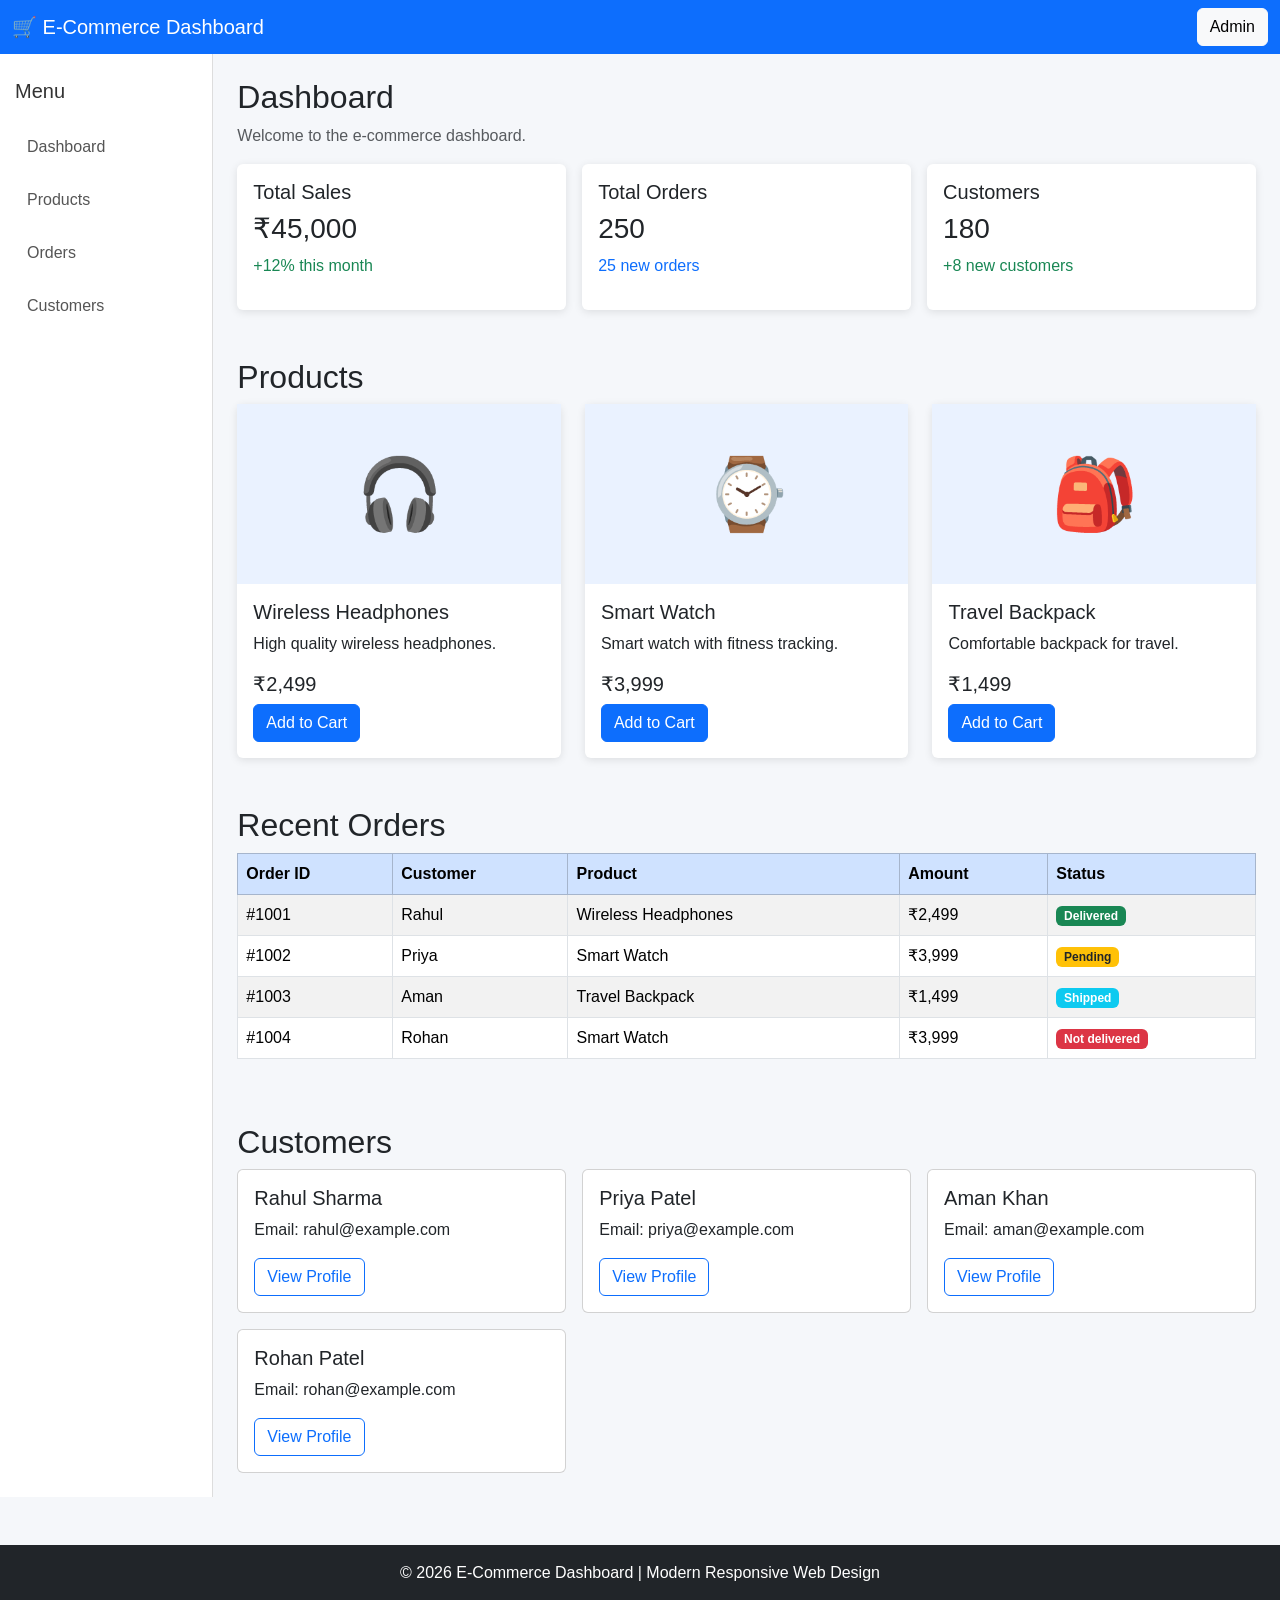
==== commit 072e0c26: "web changes" ====
--- a/WEB/exp1/index.html
+++ b/WEB/exp1/index.html
@@ -1,4 +1,3 @@
-<<<<<<< HEAD
 <!DOCTYPE html>
 <html lang="en">
 
@@ -363,372 +362,4 @@
     <script src="script.js"></script>
 
 </body>
-
-=======
-<!DOCTYPE html>
-<html lang="en">
-
-<!-- 1. Modern Responsive Web Design – CO1 -->
-
-<!-- Create a responsive e-commerce dashboard using HTML5, CSS3, Bootstrap 5, and CSS Grid/Flexbox. Perform accessibility testing and responsive validation using browser developer tools. -->
-
-<head>
-    <meta charset="UTF-8">
-    <meta name="viewport" content="width=device-width, initial-scale=1.0">
-
-    <title>E-Commerce Dashboard</title>
-
-    <!-- Bootstrap 5 -->
-    <link href="https://cdn.jsdelivr.net/npm/bootstrap@5.3.3/dist/css/bootstrap.min.css" rel="stylesheet">
-
-    <!-- Custom CSS -->
-    <link rel="stylesheet" href="style.css">
-</head>
-
-<body>
-
-    <!-- Navbar -->
-    <nav class="navbar navbar-dark bg-primary">
-        <div class="container-fluid">
-            <span class="navbar-brand mb-0 h1">
-                🛒 E-Commerce Dashboard
-            </span>
-
-            <button class="btn btn-light" onclick="showMessage()">
-                Admin
-            </button>
-        </div>
-    </nav>
-
-
-    <div class="container-fluid">
-        <div class="row">
-
-            <!-- Sidebar -->
-            <div class="col-md-3 col-lg-2 sidebar">
-
-                <h5>Menu</h5>
-
-                <a href="#dashboard">Dashboard</a>
-                <a href="#products">Products</a>
-                <a href="#orders">Orders</a>
-                <a href="#customers">Customers</a>
-
-            </div>
-
-
-            <!-- Main Content -->
-            <main class="col-md-9 col-lg-10 p-4">
-
-                <!-- Dashboard -->
-                <section id="dashboard">
-
-                    <h2>Dashboard</h2>
-                    <p class="text-muted">
-                        Welcome to the e-commerce dashboard.
-                    </p>
-
-
-                    <!-- Summary Cards -->
-                    <div class="row g-3">
-
-                        <div class="col-md-4">
-                            <div class="card dashboard-card ">
-                                <div class="card-body">
-                                    <h5>Total Sales</h5>
-                                    <h3>₹45,000</h3>
-                                    <p class="text-success">
-                                        +12% this month
-                                    </p>
-                                </div>
-                            </div>
-                        </div>
-
-
-                        <div class="col-md-4">
-                            <div class="card dashboard-card">
-                                <div class="card-body">
-                                    <h5>Total Orders</h5>
-                                    <h3>250</h3>
-                                    <p class="text-primary">
-                                        25 new orders
-                                    </p>
-                                </div>
-                            </div>
-                        </div>
-
-
-                        <div class="col-md-4">
-                            <div class="card dashboard-card">
-                                <div class="card-body">
-                                    <h5>Customers</h5>
-                                    <h3>180</h3>
-                                    <p class="text-success">
-                                        +8 new customers
-                                    </p>
-                                </div>
-                            </div>
-                        </div>
-
-                    </div>
-
-                </section>
-
-
-                <!-- Products -->
-                <section id="products" class="mt-5">
-
-                    <h2>Products</h2>
-
-                    <div class="row g-4">
-
-                        <!-- Product 1 -->
-                        <div class="col-sm-6 col-lg-4">
-
-                            <div class="card product-card">
-
-                                <div class="product-image">
-                                    🎧
-                                </div>
-
-                                <div class="card-body">
-
-                                    <h5 class="card-title">
-                                        Wireless Headphones
-                                    </h5>
-
-                                    <p class="card-text">
-                                        High quality wireless headphones.
-                                    </p>
-
-                                    <h5>₹2,499</h5>
-
-                                    <button class="btn btn-primary" onclick="addToCart('Wireless Headphones')">
-                                        Add to Cart
-                                    </button>
-
-                                </div>
-
-                            </div>
-
-                        </div>
-
-
-                        <!-- Product 2 -->
-                        <div class="col-sm-6 col-lg-4">
-
-                            <div class="card product-card">
-                                <div class="product-image">
-                                    ⌚
-                                </div>
-                                <div class="card-body">
-
-                                    <h5 class="card-title">
-                                        Smart Watch
-                                    </h5>
-
-                                    <p class="card-text">
-                                        Smart watch with fitness tracking.
-                                    </p>
-
-                                    <h5>₹3,999</h5>
-
-                                    <button class="btn btn-primary" onclick="addToCart('Smart Watch')">
-                                        Add to Cart
-                                    </button>
-
-                                </div>
-
-                            </div>
-
-                        </div>
-
-
-                        <!-- Product 3 -->
-                        <div class="col-sm-6 col-lg-4">
-                            <div class="card product-card">
-                                <div class="product-image">
-                                    🎒
-                                </div>
-                                <div class="card-body">
-                                    <h5 class="card-title">
-                                        Travel Backpack
-                                    </h5>
-                                    <p class="card-text">
-                                        Comfortable backpack for travel.
-                                    </p>
-                                    <h5>₹1,499</h5>
-                                    <button class="btn btn-primary" onclick="addToCart('Travel Backpack')">
-                                        Add to Cart
-                                    </button>
-                                </div>
-                            </div>
-                        </div>
-                    </div>
-
-                </section>
-
-
-                <!-- Orders -->
-                <section id="orders" class="mt-5">
-
-                    <h2>Recent Orders</h2>
-
-                    <div class="table-responsive">
-
-                        <table class="table table-bordered table-striped">
-
-                            <thead class="table-primary">
-
-                                <tr>
-                                    <th>Order ID</th>
-                                    <th>Customer</th>
-                                    <th>Product</th>
-                                    <th>Amount</th>
-                                    <th>Status</th>
-                                </tr>
-
-                            </thead>
-
-                            <tbody>
-
-                                <tr>
-                                    <td>#1001</td>
-                                    <td>Rahul</td>
-                                    <td>Wireless Headphones</td>
-                                    <td>₹2,499</td>
-                                    <td>
-                                        <span class="badge bg-success">
-                                            Delivered
-                                        </span>
-                                    </td>
-                                </tr>
-
-                                <tr>
-                                    <td>#1002</td>
-                                    <td>Priya</td>
-                                    <td>Smart Watch</td>
-                                    <td>₹3,999</td>
-                                    <td>
-                                        <span class="badge bg-warning text-dark">
-                                            Pending
-                                        </span>
-                                    </td>
-                                </tr>
-
-                                <tr>
-                                    <td>#1003</td>
-                                    <td>Aman</td>
-                                    <td>Travel Backpack</td>
-                                    <td>₹1,499</td>
-                                    <td>
-                                        <span class="badge bg-info">
-                                            Shipped
-                                        </span>
-                                    </td>
-                                </tr>
-
-                                <tr>
-                                    <td>#1004</td>
-                                    <td>Rohan</td>
-                                    <td>Smart Watch</td>
-                                    <td>₹3,999</td>
-                                    <td>
-                                        <span class=" badge bg-danger">Not delivered</span>
-                                    </td>
-                                </tr>
-
-                            </tbody>
-
-                        </table>
-
-                    </div>
-
-                </section>
-
-
-                <!-- Customers -->
-                <section id="customers" class="mt-5">
-
-                    <h2>Customers</h2>
-
-                    <div class="row g-3">
-
-                        <div class="col-md-4">
-                            <div class="card">
-                                <div class="card-body">
-                                    <h5>Rahul Sharma</h5>
-                                    <p>Email: rahul@example.com</p>
-                                    <button class="btn btn-outline-primary">
-                                        View Profile
-                                    </button>
-                                </div>
-                            </div>
-                        </div>
-
-                        <div class="col-md-4">
-                            <div class="card">
-                                <div class="card-body">
-                                    <h5>Priya Patel</h5>
-                                    <p>Email: priya@example.com</p>
-                                    <button class="btn btn-outline-primary">
-                                        View Profile
-                                    </button>
-                                </div>
-                            </div>
-                        </div>
-
-                        <div class="col-md-4">
-                            <div class="card">
-                                <div class="card-body">
-                                    <h5>Aman Khan</h5>
-                                    <p>Email: aman@example.com</p>
-                                    <button class="btn btn-outline-primary">
-                                        View Profile
-                                    </button>
-                                </div>
-                            </div>
-                        </div>
-
-                        <div class="col-md-4">
-                            <div class="card">
-                                <div class="card-body">
-                                    <h5>Rohan Patel</h5>
-                                    <p>Email: rohan@example.com</p>
-                                    <button class="btn btn-outline-primary">
-                                        View Profile
-                                    </button>
-
-                                </div>
-
-                            </div>
-
-                        </div>
-
-                    </div>
-
-                </section>
-
-            </main>
-
-        </div>
-    </div>
-
-
-    <!-- Footer -->
-    <footer class="bg-dark text-white text-center p-3 mt-5">
-
-        <p class="mb-0">
-            © 2026 E-Commerce Dashboard | Modern Responsive Web Design
-        </p>
-
-    </footer>
-
-
-    <!-- JavaScript -->
-    <script src="script.js"></script>
-
-</body>
-
->>>>>>> 342d53ecb31d87dca92dac8dfb23d5ba1a4ee660
 </html>
--- a/WEB/exp1/style.css
+++ b/WEB/exp1/style.css
@@ -1,4 +1,3 @@
-<<<<<<< HEAD
 /* General */
 body {
     background-color: #f5f7fa;
@@ -93,102 +92,4 @@
     main {
         padding: 20px !important;
     }
-
-=======
-/* General */
-body {
-    background-color: #f5f7fa;
-    font-family: Arial, sans-serif;
-}
-
-
-/* Sidebar */
-.sidebar {
-    min-height: 100vh;
-    background-color: #ffffff;
-    padding: 25px 15px;
-    border-right: 1px solid #ddd;
-}
-
-.sidebar h5 {
-    margin-bottom: 20px;
-    color: #333;
-}
-
-.sidebar a {
-    display: block;
-    text-decoration: none;
-    color: #555;
-    padding: 12px;
-    margin-bottom: 5px;
-    border-radius: 5px;
-}
-
-.sidebar a:hover {
-    background-color: #0d6efd;
-    color: white;
-}
-
-
-/* Dashboard Cards */
-.dashboard-card {
-    border: none;
-    box-shadow: 0 2px 8px rgba(0, 0, 0, 0.1);
-}
-
-.dashboard-card:hover {
-    box-shadow: 10px 10px 18px rgba(0, 0, 0, 0.1);
-}
-
-
-/* Product Cards */
-.product-card {
-    height: 100%;
-    border: none;
-    box-shadow: 0 2px 8px rgba(0, 0, 0, 0.1);
-}
-
-.product-image {
-    height: 180px;
-    display: flex;
-    align-items: center;
-    justify-content: center;
-
-    font-size: 70px;
-
-    background-color: #eaf2ff;
-}
-
-
-/* Sections */
-section {
-    scroll-margin-top: 80px;
-}
-
-
-/* Table */
-table {
-    background-color: white;
-}
-
-
-/* Mobile */
-@media (max-width: 767px) {
-
-    .sidebar {
-        min-height: auto;
-        border-right: none;
-        border-bottom: 1px solid #ddd;
-    }
-
-    .sidebar a {
-        display: inline-block;
-        margin-right: 5px;
-    }
-
-    main {
-        padding: 20px !important;
-    }
-
->>>>>>> 342d53ecb31d87dca92dac8dfb23d5ba1a4ee660
 }
